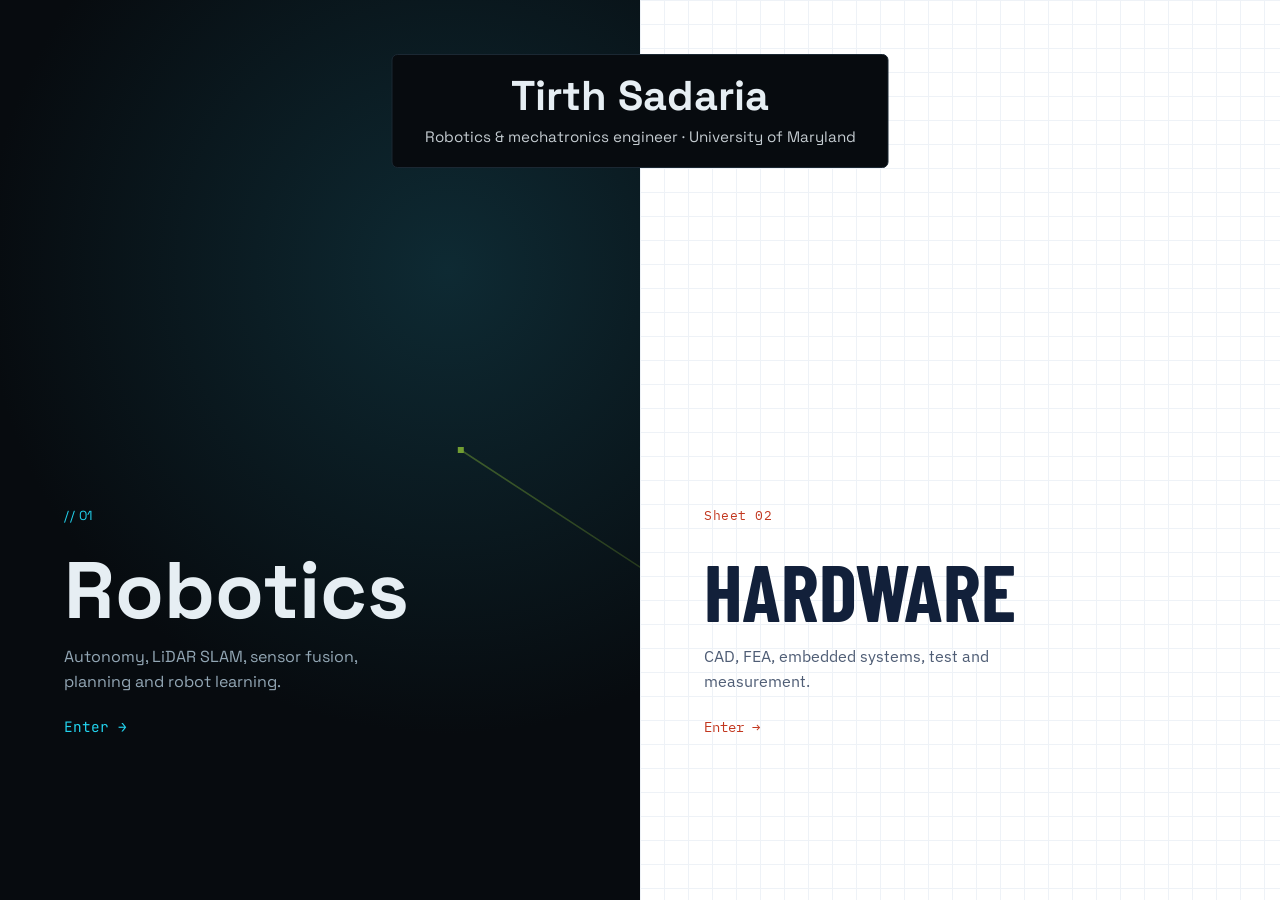
==== index.html @ b054f1eb "Launch robotics and hardware portfolio site Co-Authored-By: Claude Opus 5.5 (1M context) <noreply@an" ====
<!doctype html>
<html lang="en"><head><meta charset="utf-8"><meta name="viewport" content="width=device-width,initial-scale=1">
<title>Tirth Sadaria · Robotics &amp; Hardware Portfolio</title><meta name="description" content="Portfolio of Tirth Sadaria, robotics and mechatronics engineer.">
<meta property="og:title" content="Tirth Sadaria · Robotics &amp; Hardware Portfolio"><meta property="og:description" content="Portfolio of Tirth Sadaria, robotics and mechatronics engineer.">
<link rel="preconnect" href="https://fonts.googleapis.com"><link rel="preconnect" href="https://fonts.gstatic.com" crossorigin><link href="https://fonts.googleapis.com/css2?family=Space+Grotesk:wght@400;500;700&family=JetBrains+Mono:wght@400;500&family=Barlow+Condensed:wght@500;600;700&family=IBM+Plex+Sans:wght@400;500;600&family=IBM+Plex+Mono:wght@400;500&display=swap" rel="stylesheet"><link rel="stylesheet" href="assets/site.css"></head>
<body class="t-l"><main class="split"><a class="half half-r" href="robotics/index.html"><canvas id="lidar" aria-hidden="true"></canvas><span class="eyebrow">// 01</span><h2>Robotics</h2><p>Autonomy, LiDAR SLAM, sensor fusion, planning and robot learning.</p><span class="go">Enter →</span></a>
<a class="half half-h" href="hardware/index.html"><span class="eyebrow">Sheet 02</span><h2>Hardware</h2><p>CAD, FEA, embedded systems, test and measurement.</p><span class="go">Enter →</span></a>
<div class="split-name"><h1>Tirth Sadaria</h1><p>Robotics & mechatronics engineer · University of Maryland</p></div></main><script src="assets/lidar.js"></script><script src="assets/motion.js" defer></script></body></html>
---- assets/site.css ----
*,*::before,*::after{box-sizing:border-box}
html{scroll-behavior:smooth}
body{margin:0;line-height:1.6;-webkit-font-smoothing:antialiased;background:var(--bg);color:var(--fg);font-family:var(--body)}
img{max-width:100%;display:block}
a{color:inherit}
:focus-visible{outline:2px solid var(--accent);outline-offset:3px}
/* themes */
.t-r{--bg:#070B0F;--panel:#0E151C;--line:#1B2833;--fg:#E6EEF3;--muted:#93A7B5;--accent:#22D3EE;--accent2:#B6F23C;--on-accent:#04141A;--head:'Space Grotesk',system-ui,sans-serif;--body:'Space Grotesk',system-ui,sans-serif;--mono:'JetBrains Mono',ui-monospace,monospace;--radius:6px}
.t-h{--bg:#FFFFFF;--panel:#F5F7FA;--line:#C9D1DC;--fg:#12203A;--muted:#4F5D75;--accent:#C2371F;--accent2:#123466;--on-accent:#fff;--head:'Barlow Condensed',system-ui,sans-serif;--body:'IBM Plex Sans',system-ui,sans-serif;--mono:'IBM Plex Mono',ui-monospace,monospace;--radius:0px}
.t-h body,.t-h{background-image:linear-gradient(#EEF2F7 1px,transparent 1px),linear-gradient(90deg,#EEF2F7 1px,transparent 1px);background-size:24px 24px}
.t-l{--bg:#070B0F;--fg:#E6EEF3;--body:'Space Grotesk',system-ui,sans-serif;--accent:#22D3EE}
/* nav */
.nav{position:sticky;top:0;z-index:10;display:flex;justify-content:space-between;align-items:center;gap:16px;padding:14px clamp(16px,4vw,48px);background:color-mix(in srgb,var(--bg) 88%,transparent);backdrop-filter:blur(8px);border-bottom:1px solid var(--line);flex-wrap:wrap}
.brand{font-family:var(--head);font-weight:700;text-decoration:none;font-size:1.1rem;letter-spacing:.02em}
.t-h .brand{text-transform:uppercase;font-size:1.3rem}
.nav nav{display:flex;gap:18px;flex-wrap:wrap;font-family:var(--mono);font-size:.82rem}
.nav nav a{text-decoration:none;color:var(--muted)}
.nav nav a:hover{color:var(--accent)}
.nav .switch{color:var(--accent)!important}
main{max-width:1180px;margin:0 auto;padding:0 clamp(16px,4vw,48px)}
.eyebrow{font-family:var(--mono);font-size:.82rem;color:var(--accent);letter-spacing:.04em;margin:0 0 14px}
h1,h2,h3,h4{font-family:var(--head);line-height:1.1;margin:0}
.t-h h1,.t-h h2,.t-h h3{text-transform:uppercase;letter-spacing:.01em}
.lede{font-size:1.15rem;color:var(--muted);max-width:62ch}
/* hero */
.hero{position:relative;min-height:78vh;display:flex;align-items:center;gap:40px;padding:64px 0;flex-wrap:wrap}
.hero h1{font-size:clamp(2.6rem,7vw,5rem);margin-bottom:20px}
.hero-in{position:relative;z-index:1;flex:1 1 480px}
#lidar{position:absolute;inset:0;width:100%;height:100%;opacity:.8}
.hero-cta{display:flex;gap:12px;flex-wrap:wrap;margin-top:28px}
.btn{display:inline-block;padding:11px 20px;border-radius:var(--radius);background:var(--accent);color:var(--on-accent);text-decoration:none;font-family:var(--mono);font-size:.85rem;font-weight:500;border:1px solid var(--accent);overflow-wrap:anywhere}
.btn.ghost{background:transparent;color:var(--fg);border-color:var(--line)}
.btn.ghost:hover{border-color:var(--accent);color:var(--accent)}
.titleblock{flex:0 1 380px;border-collapse:collapse;font-family:var(--mono);font-size:.78rem;background:#fff;border:2px solid var(--fg)}
.titleblock th,.titleblock td{border:1px solid var(--fg);padding:8px 10px;text-align:left;vertical-align:top}
.titleblock th{font-weight:500;color:var(--muted);text-transform:uppercase;font-size:.68rem;width:1%;white-space:nowrap}
/* sections */
.sec{padding:72px 0;border-top:1px solid var(--line)}
.sec-h{font-size:clamp(1.8rem,4vw,2.6rem);margin-bottom:36px;display:flex;align-items:baseline;gap:14px}
.sec-h span{font-family:var(--mono);font-size:.85rem;color:var(--accent);font-weight:400}
.sub-h{font-size:1.4rem;margin:56px 0 20px}
.grid{display:grid;grid-template-columns:repeat(auto-fill,minmax(min(100%,340px),1fr));gap:20px}
.card{display:flex;flex-direction:column;gap:10px;padding:22px;background:var(--panel);border:1px solid var(--line);border-radius:var(--radius);text-decoration:none;transition:border-color .2s,transform .2s}
.card:hover{border-color:var(--accent);transform:translateY(-2px)}
.card h3{font-size:1.45rem}
.card p{margin:0;color:var(--muted);font-size:.95rem}
.card-media{display:block;aspect-ratio:16/9;margin:-22px -22px 6px;background:var(--line);overflow:hidden;border-radius:var(--radius) var(--radius) 0 0}
.card-media img{width:100%;height:100%;object-fit:cover}
.card-kicker{font-family:var(--mono);font-size:.74rem;color:var(--accent);text-transform:uppercase;letter-spacing:.06em}
.card-foot{margin-top:auto;display:flex;justify-content:space-between;gap:8px;font-family:var(--mono);font-size:.76rem;color:var(--muted);padding-top:10px}
.card-foot i{font-style:normal;color:var(--accent)}
.metrics{list-style:none;padding:0;margin:4px 0;display:flex;flex-wrap:wrap;gap:8px 18px}
.metrics li{display:flex;flex-direction:column}
.metrics b{font-family:var(--mono);font-size:.95rem;color:var(--accent2)}
.metrics span{font-size:.72rem;color:var(--muted);text-transform:uppercase;letter-spacing:.05em}
.metrics.big{border-top:1px solid var(--line);border-bottom:1px solid var(--line);padding:20px 0;margin:32px 0;gap:16px 40px}
.metrics.big b{font-size:1.5rem}
.mini-grid{list-style:none;padding:0;margin:0;display:grid;grid-template-columns:repeat(auto-fill,minmax(min(100%,300px),1fr));gap:16px}
.mini-grid li{padding:18px;border:1px dashed var(--line);border-radius:var(--radius)}
.mini-grid h4{font-size:1.15rem;margin:6px 0}
.mini-grid p{margin:0 0 8px;color:var(--muted);font-size:.9rem}
.mini-grid a{font-family:var(--mono);font-size:.78rem;color:var(--accent);margin-right:14px}
.timeline{list-style:none;padding:0;margin:0}
.timeline li{display:grid;grid-template-columns:170px 1fr;gap:20px;padding:18px 0;border-bottom:1px solid var(--line)}
.when{font-family:var(--mono);font-size:.82rem;color:var(--accent)}
.timeline h4{font-size:1.2rem}
.org{color:var(--muted);font-size:.92rem}
.timeline p{margin:6px 0 0;color:var(--muted)}
.stack{display:grid;gap:0}
.stack-row{display:grid;grid-template-columns:170px 1fr;gap:20px;padding:14px 0;border-bottom:1px solid var(--line)}
.stack-row span{font-family:var(--mono);color:var(--accent2);font-size:.85rem}
.stack-row p{margin:0}
.process{list-style:none;padding:0;margin:0;display:grid;grid-template-columns:repeat(auto-fit,minmax(min(100%,230px),1fr));border:2px solid var(--fg)}
.process li{padding:22px;border-right:1px solid var(--line);background:#fff}
.process li:last-child{border-right:0}
.step-n{font-family:var(--mono);color:var(--accent);font-size:.85rem}
.process h4{font-size:1.6rem;margin:6px 0 8px;text-transform:uppercase}
.process p{margin:0;color:var(--muted);font-size:.93rem}
.contact-links{display:flex;flex-wrap:wrap;gap:12px;margin-top:20px}
.foot{display:flex;justify-content:space-between;gap:12px;flex-wrap:wrap;padding:28px clamp(16px,4vw,48px);border-top:1px solid var(--line);font-family:var(--mono);font-size:.78rem;color:var(--muted)}
/* project page */
.p-main{max-width:860px;padding-top:56px}
.p-main h1{font-size:clamp(2.2rem,6vw,3.6rem);margin-bottom:16px}
.p-meta{font-family:var(--mono);font-size:.82rem;color:var(--muted)}
.p-hero-media{position:relative;display:block;aspect-ratio:16/9;background:var(--panel);border:1px solid var(--line);border-radius:var(--radius);overflow:hidden;margin-top:28px}
.p-hero-media img{width:100%;height:100%;object-fit:cover}
.play{position:absolute;inset:0;margin:auto;width:64px;height:64px;border-radius:50%;background:var(--accent);color:var(--on-accent);display:grid;place-items:center;font-size:1.4rem}
.p-sec{margin:40px 0}
.p-sec h2{font-size:1.5rem;margin-bottom:12px;color:var(--accent)}
.p-sec p,.steps li,.results li{font-size:1.05rem}
.steps,.results{padding-left:1.3em}
.steps li,.results li{margin-bottom:10px}
.tags{list-style:none;padding:0;display:flex;flex-wrap:wrap;gap:8px}
.tags li{font-family:var(--mono);font-size:.8rem;padding:5px 10px;border:1px solid var(--line);border-radius:var(--radius)}
.credit{font-size:.88rem;color:var(--muted)}
.p-links{display:flex;gap:12px;flex-wrap:wrap;margin:24px 0 40px}
.vids{display:grid;grid-template-columns:repeat(auto-fill,minmax(min(100%,190px),1fr));gap:14px}
.vid{text-decoration:none;font-size:.85rem}
.vid-img{position:relative;display:block;aspect-ratio:16/9;background:var(--panel);border:1px solid var(--line);border-radius:var(--radius);overflow:hidden}
.vid-img img{width:100%;height:100%;object-fit:cover}
.vid .play{width:36px;height:36px;font-size:.8rem}
.vid-cap{display:block;margin-top:6px;color:var(--muted)}
.p-next{border-top:1px solid var(--line);padding:48px 0}
.p-next h2{margin-bottom:20px}
/* landing */
.split{max-width:none;padding:0;min-height:100vh;display:grid;grid-template-columns:1fr 1fr;position:relative}
.half{display:flex;flex-direction:column;justify-content:flex-end;padding:clamp(24px,5vw,64px);padding-bottom:18vh;text-decoration:none;min-height:50vh;transition:filter .25s}
.half h2{font-size:clamp(2.6rem,7vw,5rem);margin:6px 0 10px}
.half p{max-width:34ch;margin:0 0 20px}
.half .go{font-family:'JetBrains Mono',monospace;font-size:.9rem}
.half-r{background:#070B0F radial-gradient(circle at 70% 30%,#0E2A33,transparent 60%);color:#E6EEF3;font-family:'Space Grotesk',sans-serif}
.half-r .eyebrow,.half-r .go{color:#22D3EE}.half-r p{color:#93A7B5}
.half-h{background:#fff;color:#12203A;font-family:'IBM Plex Sans',sans-serif;background-image:linear-gradient(#EEF2F7 1px,transparent 1px),linear-gradient(90deg,#EEF2F7 1px,transparent 1px);background-size:24px 24px}
.half-h h2{font-family:'Barlow Condensed',sans-serif;text-transform:uppercase}
.half-h .eyebrow,.half-h .go{color:#C2371F;font-family:'IBM Plex Mono',monospace}.half-h p{color:#4F5D75}
.half:hover{filter:brightness(1.08)}
.split-name{position:absolute;top:clamp(24px,6vh,64px);left:50%;transform:translateX(-50%);text-align:center;pointer-events:none;color:#E6EEF3;background:#070B0F;border:1px solid #1B2833;padding:18px 32px;border-radius:6px;width:max-content;max-width:calc(100% - 32px)}
.split-name h1{font-size:clamp(1.6rem,4vw,2.6rem);font-family:'Space Grotesk',sans-serif}
.split-name p{margin:6px 0 0;font-size:.95rem;opacity:.85}
.split-name a{pointer-events:auto}
@media (max-width:720px){
 .split{grid-template-columns:1fr}
 .split-name{position:static;transform:none;width:auto;max-width:none;border:0;border-radius:0;padding:40px 16px 8px}
 .half{min-height:42vh;padding-bottom:40px}
 .timeline li,.stack-row{grid-template-columns:1fr;gap:4px}
 .hero{min-height:auto}
 .process li{border-right:0;border-bottom:1px solid var(--line)}
}
@media (prefers-reduced-motion:reduce){html{scroll-behavior:auto}.card{transition:none}}
/* ---- motion & media ---- */
.js .rv{opacity:0;transform:translateY(18px);transition:opacity .6s ease,transform .6s ease}
.js .rv.in{opacity:1;transform:none}
.card.rv.in:hover{transform:translateY(-3px)}
.card-media{position:relative}
.card-media video,.p-hero-media video,.feed video,.g-item video{width:100%;height:100%;object-fit:cover;display:block;background:#000}
.live{position:absolute;top:10px;left:10px;font-family:'JetBrains Mono',monospace;font-size:.68rem;letter-spacing:.08em;color:#fff;background:rgba(0,0,0,.6);padding:3px 8px;border-radius:3px}
.live,.feed-top i{animation:blink 1.6s steps(2,start) infinite}
@keyframes blink{50%{opacity:.35}}
.play.sm{width:44px;height:44px;font-size:1rem}
.card:hover .play{transform:scale(1.1)}
.play{transition:transform .2s;box-shadow:0 0 0 8px color-mix(in srgb,var(--accent) 25%,transparent)}
.lyt{all:unset;cursor:pointer;position:relative;display:block;width:100%;aspect-ratio:16/9;background:var(--panel);border:1px solid var(--line);border-radius:var(--radius);overflow:hidden}
.lyt img{width:100%;height:100%;object-fit:cover;transition:transform .4s}
.lyt:hover img{transform:scale(1.04)}
.lyt:hover .play{transform:scale(1.12)}
.lyt:focus-visible{outline:2px solid var(--accent);outline-offset:3px}
.lyt-frame{width:100%;aspect-ratio:16/9;border:0;border-radius:var(--radius);display:block}
.p-hero-media{border:0;background:none;aspect-ratio:auto}
.p-hero-media.hud{position:relative;aspect-ratio:16/10;border:1px solid var(--line)}
.vid{margin:0}
.gallery{display:grid;grid-template-columns:repeat(auto-fill,minmax(min(100%,360px),1fr));gap:16px}
.g-item{margin:0}
.g-item video,.g-item img{aspect-ratio:16/10;object-fit:cover;width:100%;border:1px solid var(--line);border-radius:var(--radius);background:#fff}
.g-item figcaption{font-size:.85rem;color:var(--muted);margin-top:6px}
/* robotics hero feed */
.feed{position:relative;z-index:1;flex:0 1 440px;display:block;text-decoration:none;border:1px solid #22D3EE55;border-radius:6px;overflow:hidden;background:#000;box-shadow:0 0 60px #22D3EE22}
.feed video{aspect-ratio:16/10}
.feed::before,.feed::after{content:"";position:absolute;width:18px;height:18px;border:2px solid #B6F23C;z-index:2}
.feed::before{top:36px;left:8px;border-right:0;border-bottom:0}
.feed::after{bottom:36px;right:8px;border-left:0;border-top:0}
.feed-top,.feed-bot{display:flex;gap:10px;justify-content:space-between;font-family:'JetBrains Mono',monospace;font-size:.7rem;letter-spacing:.06em;color:#93A7B5;background:#0E151C;padding:7px 12px}
.feed-top i{font-style:normal;color:#ff4d4d}
.feed-bot b{color:#22D3EE}
.feed:hover{border-color:#22D3EE}
.eyebrow.typing::after{content:"▌";animation:blink .8s steps(2,start) infinite}
/* hardware hero blueprint */
.hw-side{flex:0 1 400px;display:flex;flex-direction:column;gap:16px;position:relative;z-index:1}
.bp{width:100%;height:auto;overflow:visible}
.bp-draw *{fill:none;stroke:#123466;stroke-width:1.4;stroke-dasharray:800;stroke-dashoffset:800;animation:draw 2.6s ease forwards}
.bp-draw path{stroke-width:1.1;animation-delay:.8s}
.bp-draw{transform-origin:160px 150px;animation:spin 60s linear 3.4s infinite}
.bp-dim *{stroke:#C2371F;stroke-width:1;fill:none;opacity:0;animation:fade .6s ease 2.4s forwards}
.bp-dim text,.bp-load text{fill:#C2371F;stroke:none;font-family:'IBM Plex Mono',monospace;font-size:10px;text-anchor:middle}
.bp-dim text[x="312"]{text-anchor:start}
.bp-load *{stroke:#C2371F;stroke-width:2;fill:none;animation:push 1.8s ease-in-out 3s infinite}
@keyframes draw{to{stroke-dashoffset:0}}
@keyframes spin{to{transform:rotate(360deg)}}
@keyframes fade{to{opacity:1}}
@keyframes push{50%{transform:translateY(6px)}}
.half-r{position:relative;overflow:hidden}
.half-r #lidar{position:absolute;inset:0;width:100%;height:100%;opacity:.6}
.half-r>*:not(canvas){position:relative}
@media (prefers-reduced-motion:reduce){.js .rv{opacity:1;transform:none;transition:none}.bp-draw *,.bp-dim *{animation:none;stroke-dashoffset:0;opacity:1}.bp-draw,.bp-load *,.live,.feed-top i{animation:none}}
.g-item video,.g-item img{height:auto}
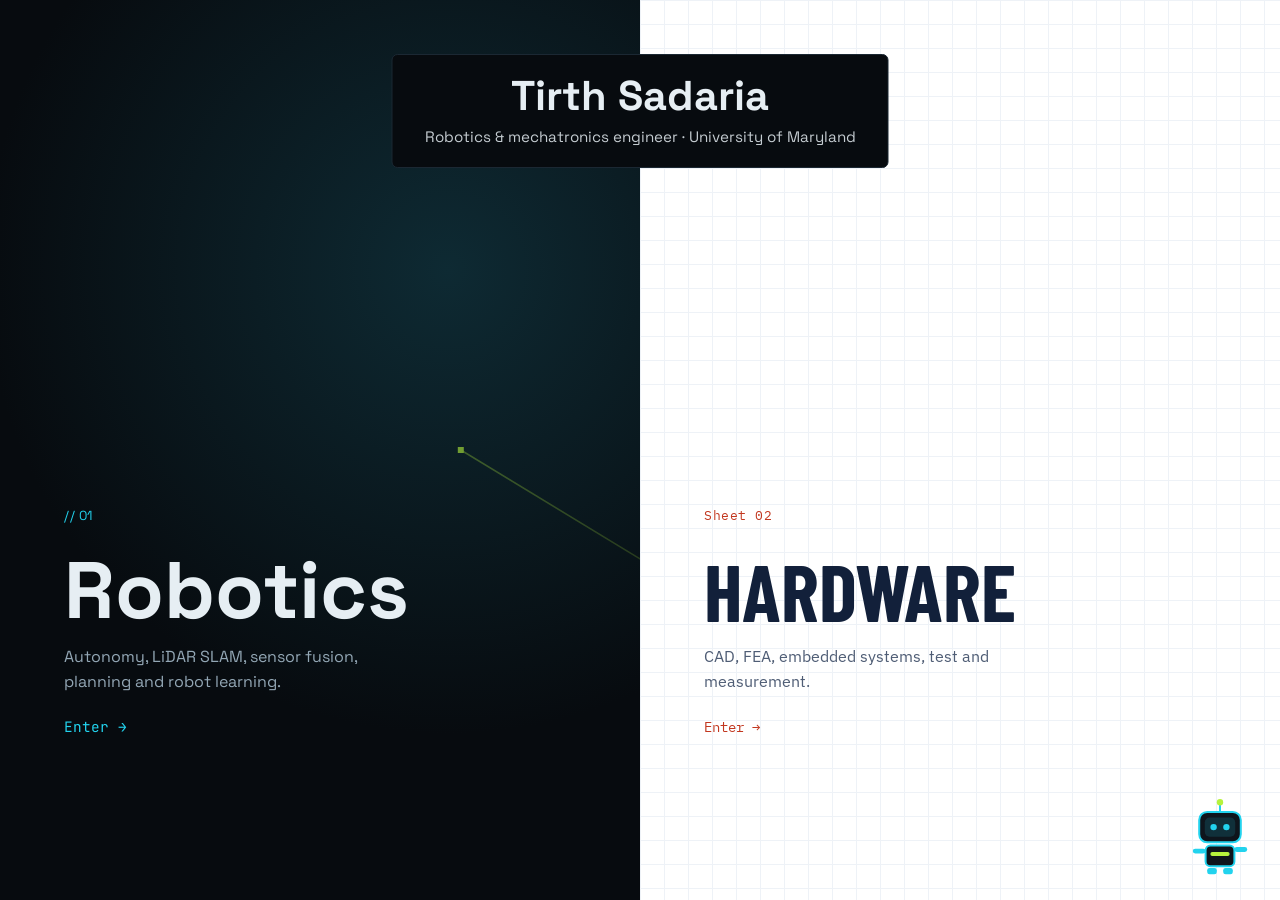
==== commit b842c225: "Add uploading robot and build-queue tile Co-Authored-By: Claude Opus 5.5 (1M context) <noreply@anthr" ====
--- a/index.html
+++ b/index.html
@@ -5,4 +5,5 @@
 <link rel="preconnect" href="https://fonts.googleapis.com"><link rel="preconnect" href="https://fonts.gstatic.com" crossorigin><link href="https://fonts.googleapis.com/css2?family=Space+Grotesk:wght@400;500;700&family=JetBrains+Mono:wght@400;500&family=Barlow+Condensed:wght@500;600;700&family=IBM+Plex+Sans:wght@400;500;600&family=IBM+Plex+Mono:wght@400;500&display=swap" rel="stylesheet"><link rel="stylesheet" href="assets/site.css"></head>
 <body class="t-l"><main class="split"><a class="half half-r" href="robotics/index.html"><canvas id="lidar" aria-hidden="true"></canvas><span class="eyebrow">// 01</span><h2>Robotics</h2><p>Autonomy, LiDAR SLAM, sensor fusion, planning and robot learning.</p><span class="go">Enter →</span></a>
 <a class="half half-h" href="hardware/index.html"><span class="eyebrow">Sheet 02</span><h2>Hardware</h2><p>CAD, FEA, embedded systems, test and measurement.</p><span class="go">Enter →</span></a>
-<div class="split-name"><h1>Tirth Sadaria</h1><p>Robotics & mechatronics engineer · University of Maryland</p></div></main><script src="assets/lidar.js"></script><script src="assets/motion.js" defer></script></body></html>+<div class="split-name"><h1>Tirth Sadaria</h1><p>Robotics & mechatronics engineer · University of Maryland</p></div></main><script src="assets/lidar.js"></script><aside class="bot" id="bot" aria-label="Site update"><div class="bot-bubble" role="status"><button class="bot-x" type="button" aria-label="Dismiss">×</button><span class="bot-t" data-text="Hi! I'm still uploading more projects. New videos and case studies are on the way, so check back soon."></span></div>
+<button class="bot-fig" type="button" aria-label="Show update message"><svg viewBox="0 0 80 96" aria-hidden="true"><line class="bot-ant" x1="40" y1="4" x2="40" y2="16"/><circle class="bot-led" cx="40" cy="4" r="4"/><rect class="bot-head" x="14" y="16" width="52" height="38" rx="10"/><rect class="bot-face" x="21" y="23" width="38" height="24" rx="6"/><g class="bot-eyes"><circle cx="32" cy="35" r="4"/><circle cx="48" cy="35" r="4"/></g><rect class="bot-body" x="22" y="58" width="36" height="26" rx="6"/><rect class="bot-bar" x="28" y="66" width="24" height="5" rx="2.5"/><rect class="bot-fill" x="28" y="66" width="24" height="5" rx="2.5"/><g class="bot-arm"><rect x="58" y="60" width="16" height="6" rx="3"/></g><rect class="bot-arm-l" x="6" y="62" width="16" height="6" rx="3"/><rect class="bot-wheel" x="24" y="86" width="12" height="8" rx="3"/><rect class="bot-wheel" x="44" y="86" width="12" height="8" rx="3"/></svg></button></aside><script src="assets/motion.js" defer></script></body></html>
--- a/assets/site.css
+++ b/assets/site.css
@@ -182,3 +182,38 @@
 .half-r>*:not(canvas){position:relative}
 @media (prefers-reduced-motion:reduce){.js .rv{opacity:1;transform:none;transition:none}.bp-draw *,.bp-dim *{animation:none;stroke-dashoffset:0;opacity:1}.bp-draw,.bp-load *,.live,.feed-top i{animation:none}}
 .g-item video,.g-item img{height:auto}
+/* ---- uploading robot ---- */
+.bot{position:fixed;right:clamp(12px,3vw,28px);bottom:clamp(12px,3vw,24px);z-index:50;display:flex;align-items:flex-end;gap:10px;font-family:'JetBrains Mono',ui-monospace,monospace;--bot:#22D3EE;--bot2:#B6F23C;--botbg:#0E151C;--botfg:#E6EEF3;--botline:#1B2833}
+.t-h .bot{--bot:#C2371F;--bot2:#123466;--botbg:#fff;--botfg:#12203A;--botline:#12203A;font-family:'IBM Plex Mono',ui-monospace,monospace}
+.bot-bubble{position:relative;max-width:min(260px,calc(100vw - 120px));background:var(--botbg);color:var(--botfg);border:1px solid var(--botline);border-radius:10px;padding:12px 30px 12px 14px;font-size:.78rem;line-height:1.5;box-shadow:0 8px 30px rgba(0,0,0,.25);margin-bottom:46px;opacity:0;transform:translateY(8px) scale(.96);transform-origin:bottom right;transition:opacity .35s,transform .35s;pointer-events:none}
+.bot.open .bot-bubble{opacity:1;transform:none;pointer-events:auto}
+.bot-bubble::after{content:"";position:absolute;right:-7px;bottom:16px;width:12px;height:12px;background:var(--botbg);border-right:1px solid var(--botline);border-top:1px solid var(--botline);transform:rotate(45deg)}
+.bot-t.typing::after{content:"▌";color:var(--bot);animation:blink .8s steps(2,start) infinite}
+.bot-x{all:unset;cursor:pointer;position:absolute;top:4px;right:8px;font-size:1rem;color:var(--botfg);opacity:.6}
+.bot-x:hover{opacity:1}
+.bot-fig{all:unset;cursor:pointer;width:64px;height:77px;display:block;animation:hover 3s ease-in-out infinite}
+.bot-fig:focus-visible,.bot-x:focus-visible{outline:2px solid var(--bot);outline-offset:3px;border-radius:6px}
+.bot-fig svg{width:100%;height:100%;overflow:visible}
+.bot-head,.bot-body{fill:var(--botbg);stroke:var(--bot);stroke-width:2.5}
+.bot-face{fill:var(--bot);opacity:.15}
+.bot-eyes circle{fill:var(--bot);transform-box:fill-box;transform-origin:center;animation:eyes 4s infinite}
+.bot-ant{stroke:var(--bot);stroke-width:2.5}
+.bot-led{fill:var(--bot2);animation:blink 1.2s steps(2,start) infinite}
+.bot-bar{fill:var(--bot);opacity:.2}
+.bot-fill{fill:var(--bot2);transform-box:fill-box;transform-origin:left;animation:fill 2.4s ease-in-out infinite}
+.bot-arm rect,.bot-arm-l,.bot-wheel{fill:var(--bot)}
+.bot-arm{transform-box:fill-box;transform-origin:0% 50%;animation:wave 2.4s ease-in-out infinite}
+@keyframes hover{50%{transform:translateY(-5px)}}
+@keyframes eyes{0%,92%,100%{transform:scaleY(1)}95%{transform:scaleY(.1)}}
+@keyframes fill{0%{transform:scaleX(.05)}70%{transform:scaleX(1)}100%{transform:scaleX(1);opacity:0}}
+@keyframes wave{0%,60%,100%{transform:rotate(0)}15%{transform:rotate(-35deg)}30%{transform:rotate(10deg)}45%{transform:rotate(-35deg)}}
+/* build-queue tile */
+.pipe{border-style:dashed;cursor:default}
+.pipe:hover{transform:none}
+.pipe-bar{height:6px;border-radius:3px;background:var(--line);overflow:hidden;margin:8px 0 2px}
+.pipe-bar i{display:block;height:100%;width:40%;background:linear-gradient(90deg,var(--accent),var(--accent2));border-radius:3px;animation:slide 1.8s ease-in-out infinite}
+@keyframes slide{0%{transform:translateX(-100%)}100%{transform:translateX(260%)}}
+.pipe-dots::after{content:"";animation:dots 1.5s steps(4,end) infinite}
+@keyframes dots{0%{content:""}25%{content:"."}50%{content:".."}75%{content:"..."}}
+@media (max-width:520px){.bot-fig{width:52px;height:62px}.bot-bubble{margin-bottom:38px;font-size:.74rem}}
+@media (prefers-reduced-motion:reduce){.bot-fig,.bot-eyes circle,.bot-led,.bot-fill,.bot-arm,.pipe-bar i{animation:none}}
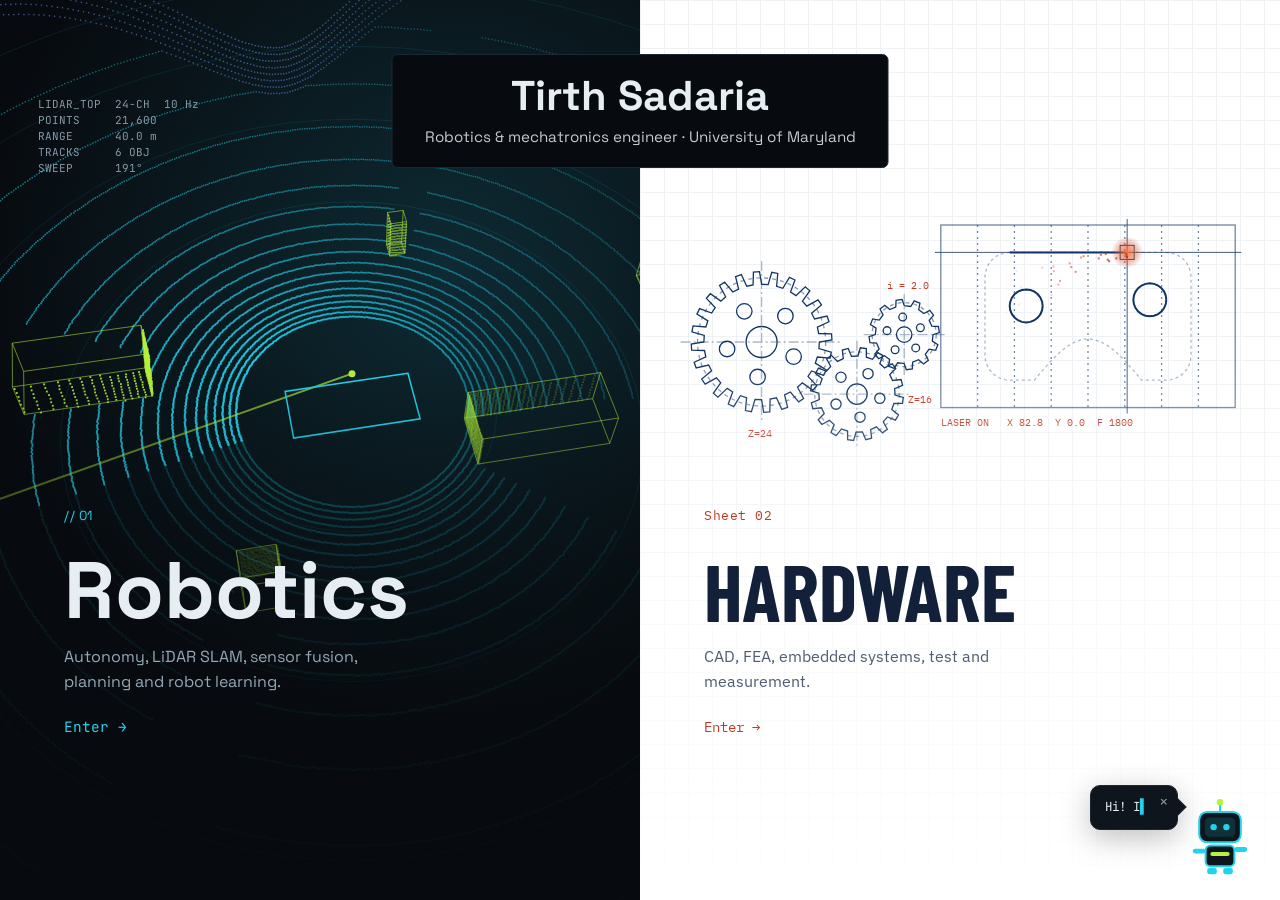
==== commit 7fddaea4: "Landing: 3D LiDAR scan and gear/laser-cutter animations Co-Authored-By: Claude Opus 5.5 (1M context)" ====
--- a/index.html
+++ b/index.html
@@ -3,7 +3,7 @@
 <title>Tirth Sadaria · Robotics &amp; Hardware Portfolio</title><meta name="description" content="Portfolio of Tirth Sadaria, robotics and mechatronics engineer.">
 <meta property="og:title" content="Tirth Sadaria · Robotics &amp; Hardware Portfolio"><meta property="og:description" content="Portfolio of Tirth Sadaria, robotics and mechatronics engineer.">
 <link rel="preconnect" href="https://fonts.googleapis.com"><link rel="preconnect" href="https://fonts.gstatic.com" crossorigin><link href="https://fonts.googleapis.com/css2?family=Space+Grotesk:wght@400;500;700&family=JetBrains+Mono:wght@400;500&family=Barlow+Condensed:wght@500;600;700&family=IBM+Plex+Sans:wght@400;500;600&family=IBM+Plex+Mono:wght@400;500&display=swap" rel="stylesheet"><link rel="stylesheet" href="assets/site.css"></head>
-<body class="t-l"><main class="split"><a class="half half-r" href="robotics/index.html"><canvas id="lidar" aria-hidden="true"></canvas><span class="eyebrow">// 01</span><h2>Robotics</h2><p>Autonomy, LiDAR SLAM, sensor fusion, planning and robot learning.</p><span class="go">Enter →</span></a>
-<a class="half half-h" href="hardware/index.html"><span class="eyebrow">Sheet 02</span><h2>Hardware</h2><p>CAD, FEA, embedded systems, test and measurement.</p><span class="go">Enter →</span></a>
-<div class="split-name"><h1>Tirth Sadaria</h1><p>Robotics & mechatronics engineer · University of Maryland</p></div></main><script src="assets/lidar.js"></script><aside class="bot" id="bot" aria-label="Site update"><div class="bot-bubble" role="status"><button class="bot-x" type="button" aria-label="Dismiss">×</button><span class="bot-t" data-text="Hi! I'm still uploading more projects. New videos and case studies are on the way, so check back soon."></span></div>
+<body class="t-l"><main class="split"><a class="half half-r" href="robotics/index.html"><canvas id="scan" class="anim" aria-hidden="true"></canvas><span class="eyebrow">// 01</span><h2>Robotics</h2><p>Autonomy, LiDAR SLAM, sensor fusion, planning and robot learning.</p><span class="go">Enter →</span></a>
+<a class="half half-h" href="hardware/index.html"><canvas id="shop" class="anim" aria-hidden="true"></canvas><span class="eyebrow">Sheet 02</span><h2>Hardware</h2><p>CAD, FEA, embedded systems, test and measurement.</p><span class="go">Enter →</span></a>
+<div class="split-name"><h1>Tirth Sadaria</h1><p>Robotics & mechatronics engineer · University of Maryland</p></div></main><script src="assets/landing.js"></script><aside class="bot" id="bot" aria-label="Site update"><div class="bot-bubble" role="status"><button class="bot-x" type="button" aria-label="Dismiss">×</button><span class="bot-t" data-text="Hi! I'm still uploading more projects. New videos and case studies are on the way, so check back soon."></span></div>
 <button class="bot-fig" type="button" aria-label="Show update message"><svg viewBox="0 0 80 96" aria-hidden="true"><line class="bot-ant" x1="40" y1="4" x2="40" y2="16"/><circle class="bot-led" cx="40" cy="4" r="4"/><rect class="bot-head" x="14" y="16" width="52" height="38" rx="10"/><rect class="bot-face" x="21" y="23" width="38" height="24" rx="6"/><g class="bot-eyes"><circle cx="32" cy="35" r="4"/><circle cx="48" cy="35" r="4"/></g><rect class="bot-body" x="22" y="58" width="36" height="26" rx="6"/><rect class="bot-bar" x="28" y="66" width="24" height="5" rx="2.5"/><rect class="bot-fill" x="28" y="66" width="24" height="5" rx="2.5"/><g class="bot-arm"><rect x="58" y="60" width="16" height="6" rx="3"/></g><rect class="bot-arm-l" x="6" y="62" width="16" height="6" rx="3"/><rect class="bot-wheel" x="24" y="86" width="12" height="8" rx="3"/><rect class="bot-wheel" x="44" y="86" width="12" height="8" rx="3"/></svg></button></aside><script src="assets/motion.js" defer></script></body></html>
--- a/assets/site.css
+++ b/assets/site.css
@@ -217,3 +217,9 @@
 @keyframes dots{0%{content:""}25%{content:"."}50%{content:".."}75%{content:"..."}}
 @media (max-width:520px){.bot-fig{width:52px;height:62px}.bot-bubble{margin-bottom:38px;font-size:.74rem}}
 @media (prefers-reduced-motion:reduce){.bot-fig,.bot-eyes circle,.bot-led,.bot-fill,.bot-arm,.pipe-bar i{animation:none}}
+.half{position:relative;overflow:hidden}
+.half .anim{position:absolute;inset:0;width:100%;height:100%;pointer-events:none}
+.half>*:not(canvas){position:relative;z-index:1}
+.half-r::before{content:"";position:absolute;inset:0;z-index:1;pointer-events:none;background:linear-gradient(0deg,rgba(7,11,15,.9) 0%,rgba(7,11,15,.4) 35%,transparent 60%)}
+.half-h::before{content:"";position:absolute;inset:0;z-index:1;pointer-events:none;background:linear-gradient(0deg,rgba(255,255,255,.92) 0%,rgba(255,255,255,.5) 35%,transparent 60%)}
+@media (max-width:720px){.split-name{order:-1}}
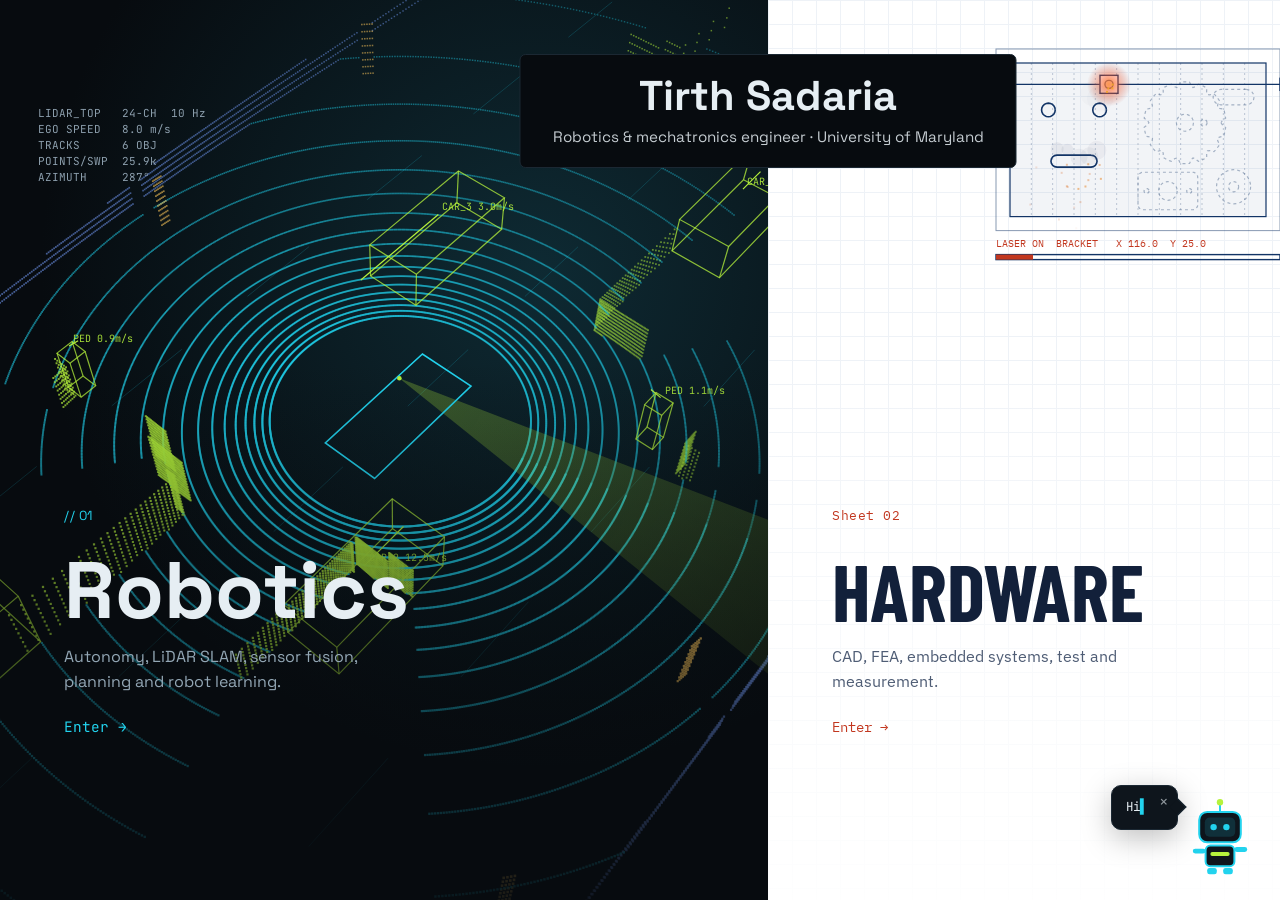
==== commit e9a686a3: "Bring landing-page motion into robotics, hardware and project pages Co-Authored-By: Claude Opus 5.5 " ====
--- a/index.html
+++ b/index.html
@@ -3,7 +3,7 @@
 <title>Tirth Sadaria · Robotics &amp; Hardware Portfolio</title><meta name="description" content="Portfolio of Tirth Sadaria, robotics and mechatronics engineer.">
 <meta property="og:title" content="Tirth Sadaria · Robotics &amp; Hardware Portfolio"><meta property="og:description" content="Portfolio of Tirth Sadaria, robotics and mechatronics engineer.">
 <link rel="preconnect" href="https://fonts.googleapis.com"><link rel="preconnect" href="https://fonts.gstatic.com" crossorigin><link href="https://fonts.googleapis.com/css2?family=Space+Grotesk:wght@400;500;700&family=JetBrains+Mono:wght@400;500&family=Barlow+Condensed:wght@500;600;700&family=IBM+Plex+Sans:wght@400;500;600&family=IBM+Plex+Mono:wght@400;500&display=swap" rel="stylesheet"><link rel="stylesheet" href="assets/site.css"></head>
-<body class="t-l"><main class="split"><a class="half half-r" href="robotics/index.html"><canvas id="scan" class="anim" aria-hidden="true"></canvas><span class="eyebrow">// 01</span><h2>Robotics</h2><p>Autonomy, LiDAR SLAM, sensor fusion, planning and robot learning.</p><span class="go">Enter →</span></a>
-<a class="half half-h" href="hardware/index.html"><canvas id="shop" class="anim" aria-hidden="true"></canvas><span class="eyebrow">Sheet 02</span><h2>Hardware</h2><p>CAD, FEA, embedded systems, test and measurement.</p><span class="go">Enter →</span></a>
-<div class="split-name"><h1>Tirth Sadaria</h1><p>Robotics & mechatronics engineer · University of Maryland</p></div></main><script src="assets/landing.js"></script><aside class="bot" id="bot" aria-label="Site update"><div class="bot-bubble" role="status"><button class="bot-x" type="button" aria-label="Dismiss">×</button><span class="bot-t" data-text="Hi! I'm still uploading more projects. New videos and case studies are on the way, so check back soon."></span></div>
+<body class="t-l"><main class="split"><a class="half half-r" href="robotics/index.html"><canvas id="scan" class="anim" data-scene="lidar" aria-hidden="true"></canvas><span class="eyebrow">// 01</span><h2>Robotics</h2><p>Autonomy, LiDAR SLAM, sensor fusion, planning and robot learning.</p><span class="go">Enter →</span></a>
+<a class="half half-h" href="hardware/index.html"><canvas id="shop" class="anim" data-scene="laser" aria-hidden="true"></canvas><span class="eyebrow">Sheet 02</span><h2>Hardware</h2><p>CAD, FEA, embedded systems, test and measurement.</p><span class="go">Enter →</span></a>
+<div class="split-name"><h1>Tirth Sadaria</h1><p>Robotics & mechatronics engineer · University of Maryland</p></div></main><script src="assets/scenes.js"></script><aside class="bot" id="bot" aria-label="Site update"><div class="bot-bubble" role="status"><button class="bot-x" type="button" aria-label="Dismiss">×</button><span class="bot-t" data-text="Hi! I'm still uploading more projects. New videos and case studies are on the way, so check back soon."></span></div>
 <button class="bot-fig" type="button" aria-label="Show update message"><svg viewBox="0 0 80 96" aria-hidden="true"><line class="bot-ant" x1="40" y1="4" x2="40" y2="16"/><circle class="bot-led" cx="40" cy="4" r="4"/><rect class="bot-head" x="14" y="16" width="52" height="38" rx="10"/><rect class="bot-face" x="21" y="23" width="38" height="24" rx="6"/><g class="bot-eyes"><circle cx="32" cy="35" r="4"/><circle cx="48" cy="35" r="4"/></g><rect class="bot-body" x="22" y="58" width="36" height="26" rx="6"/><rect class="bot-bar" x="28" y="66" width="24" height="5" rx="2.5"/><rect class="bot-fill" x="28" y="66" width="24" height="5" rx="2.5"/><g class="bot-arm"><rect x="58" y="60" width="16" height="6" rx="3"/></g><rect class="bot-arm-l" x="6" y="62" width="16" height="6" rx="3"/><rect class="bot-wheel" x="24" y="86" width="12" height="8" rx="3"/><rect class="bot-wheel" x="44" y="86" width="12" height="8" rx="3"/></svg></button></aside><script src="assets/motion.js" defer></script></body></html>
--- a/assets/site.css
+++ b/assets/site.css
@@ -223,3 +223,80 @@
 .half-r::before{content:"";position:absolute;inset:0;z-index:1;pointer-events:none;background:linear-gradient(0deg,rgba(7,11,15,.9) 0%,rgba(7,11,15,.4) 35%,transparent 60%)}
 .half-h::before{content:"";position:absolute;inset:0;z-index:1;pointer-events:none;background:linear-gradient(0deg,rgba(255,255,255,.92) 0%,rgba(255,255,255,.5) 35%,transparent 60%)}
 @media (max-width:720px){.split-name{order:-1}}
+.split{grid-template-columns:3fr 2fr}
+@media (max-width:720px){.split{grid-template-columns:1fr}.half-r{min-height:56vh}.half-h{min-height:40vh}}
+
+.split-name{left:60%}
+@media (max-width:720px){.split-name{left:auto}.half-h{min-height:64vh}}
+/* ===== v3: page-level motion ===== */
+.r-hero{overflow:hidden}
+.hero-scene{position:absolute;inset:0;width:100%;height:100%;opacity:.55;pointer-events:none;-webkit-mask-image:linear-gradient(90deg,transparent 18%,#000 55%);mask-image:linear-gradient(90deg,transparent 18%,#000 55%)}
+.r-hero .hero-in,.r-hero .feed{position:relative;z-index:1}
+.r-hero .hero-in{background:radial-gradient(ellipse at 20% 50%,rgba(7,11,15,.75),transparent 70%)}
+.cnc{position:relative;border:2px solid var(--fg);background:#fff;aspect-ratio:300/215}
+.cnc canvas{position:absolute;inset:0;width:100%;height:100%}
+.cnc-tag{position:absolute;top:-11px;left:12px;background:#fff;padding:0 8px;font-family:var(--mono);font-size:.68rem;color:var(--accent);letter-spacing:.06em;z-index:1}
+.hw-side{flex:0 1 440px}
+/* section headers: scan underline */
+.sec-h{position:relative;padding-bottom:12px}
+.sec-h::after{content:"";position:absolute;left:0;bottom:0;height:2px;width:100%;background:linear-gradient(90deg,var(--accent),var(--accent2) 30%,transparent 60%);transform:scaleX(0);transform-origin:left;transition:transform 1.1s cubic-bezier(.2,.7,.2,1) .2s}
+.sec-h.in::after{transform:scaleX(1)}
+.t-h .sec-h::after{background:repeating-linear-gradient(90deg,var(--fg) 0 14px,transparent 14px 20px);height:1px}
+/* cards: cursor spotlight + HUD corners / drawing ticks */
+.card{position:relative;overflow:hidden;--mx:50%;--my:50%}
+.card::before{content:"";position:absolute;inset:0;pointer-events:none;opacity:0;transition:opacity .3s;background:radial-gradient(360px circle at var(--mx) var(--my),color-mix(in srgb,var(--accent) 16%,transparent),transparent 60%)}
+.card:hover::before{opacity:1}
+.t-r .card::after{content:"";position:absolute;inset:8px;pointer-events:none;opacity:0;transition:opacity .25s,inset .25s;background:linear-gradient(#B6F23C,#B6F23C) top left/14px 2px,linear-gradient(#B6F23C,#B6F23C) top left/2px 14px,linear-gradient(#B6F23C,#B6F23C) top right/14px 2px,linear-gradient(#B6F23C,#B6F23C) top right/2px 14px,linear-gradient(#B6F23C,#B6F23C) bottom left/14px 2px,linear-gradient(#B6F23C,#B6F23C) bottom left/2px 14px,linear-gradient(#B6F23C,#B6F23C) bottom right/14px 2px,linear-gradient(#B6F23C,#B6F23C) bottom right/2px 14px;background-repeat:no-repeat}
+.t-r .card:hover::after{opacity:1;inset:4px}
+.t-h .card::after{content:attr(data-dim);position:absolute;right:10px;top:8px;font-family:var(--mono);font-size:.62rem;color:var(--accent);opacity:0;transition:opacity .25s}
+.t-h .card:hover{border-color:var(--fg);box-shadow:6px 6px 0 var(--fg)}
+.t-h .card:hover::after{opacity:1}
+.card>*{position:relative;z-index:1}
+/* timeline: drawn line + pulsing nodes */
+.timeline{position:relative;padding-left:22px!important}
+.timeline::before{content:"";position:absolute;left:4px;top:8px;bottom:8px;width:2px;background:linear-gradient(var(--accent),var(--accent2));transform:scaleY(0);transform-origin:top;transition:transform 1.4s ease}
+.timeline.in::before{transform:scaleY(1)}
+.timeline li{position:relative}
+.timeline li::before{content:"";position:absolute;left:-23px;top:24px;width:10px;height:10px;border-radius:50%;background:var(--bg);border:2px solid var(--accent);box-shadow:0 0 0 0 var(--accent);animation:pulse 2.6s infinite}
+.t-h .timeline li::before{border-radius:0;transform:rotate(45deg)}
+@keyframes pulse{0%{box-shadow:0 0 0 0 color-mix(in srgb,var(--accent) 60%,transparent)}70%,100%{box-shadow:0 0 0 10px transparent}}
+/* robotics stack as terminal */
+.term{background:#05080B;border:1px solid var(--line);border-radius:8px;padding:0 20px 14px;font-family:var(--mono)}
+.term-bar{display:flex;gap:7px;align-items:center;margin:0 -20px 6px;padding:10px 14px;border-bottom:1px solid var(--line);font-size:.75rem;color:var(--muted)}
+.term-bar i{width:10px;height:10px;border-radius:50%;background:#2a3a46}.term-bar i:first-child{background:#ff5f57}.term-bar i:nth-child(2){background:#febc2e}.term-bar i:nth-child(3){background:#28c840}
+.term-bar span{margin-left:10px}
+.term .stack-row{border-bottom:0;padding:5px 0;font-size:.88rem}
+.term .stack-row p{color:var(--fg)}
+.caret{display:inline-block;width:9px;height:1.1em;vertical-align:middle;background:var(--accent2);animation:blink 1s steps(2,start) infinite}
+/* hardware process: icons + running signal */
+.process{position:relative}
+.proc-run{position:absolute;top:0;left:0;height:3px;width:25%;background:var(--accent);animation:run 6s linear infinite;z-index:2}
+@keyframes run{0%{transform:translateX(-100%)}100%{transform:translateX(400%)}}
+.pi{width:54px;height:54px;display:block;margin-bottom:10px;fill:none;stroke:var(--accent2);stroke-width:2}
+.pi-cad g{transform-origin:30px 30px;animation:wob 6s ease-in-out infinite}
+@keyframes wob{50%{transform:rotate(30deg) scale(.92)}}
+.pi-fea rect{stroke:none;animation:heat 3s ease-in-out infinite alternate}
+.pi-mesh{stroke:#fff;stroke-width:.8;opacity:.7}
+.pi-bend{stroke:var(--accent);stroke-dasharray:4 3;animation:dash 1.5s linear infinite}
+@keyframes heat{from{filter:hue-rotate(0)}to{filter:hue-rotate(-25deg) saturate(1.4)}}
+.pi-pcb path{stroke-dasharray:10;animation:dash 1.2s linear infinite}
+.pi-led{fill:var(--accent);stroke:none;animation:blink 1s steps(2,start) infinite}
+.pi-wave{stroke:var(--accent);stroke-dasharray:60 200;animation:wave2 2s linear infinite}
+@keyframes dash{to{stroke-dashoffset:-20}}
+@keyframes wave2{from{stroke-dashoffset:200}to{stroke-dashoffset:-60}}
+.process li{transition:background .3s}
+.process li:hover{background:#F5F7FA}
+/* project header band */
+.p-head{position:relative;overflow:hidden;border-bottom:1px solid var(--line);min-height:360px;display:flex;align-items:center}
+.p-head canvas{position:absolute;inset:0;width:100%;height:100%;pointer-events:none}
+.t-r .p-head canvas{opacity:.75;-webkit-mask-image:linear-gradient(90deg,transparent 30%,#000 70%);mask-image:linear-gradient(90deg,transparent 30%,#000 70%)}
+.p-head-in{position:relative;z-index:1;max-width:860px;margin:0 auto;padding:56px clamp(16px,4vw,48px);width:100%}
+.p-head-in h1{font-size:clamp(2.2rem,6vw,3.6rem);margin-bottom:16px;max-width:16ch}
+.p-head-in .lede{max-width:52ch}
+.p-main{padding-top:24px}
+.readbar{position:fixed;top:0;left:0;height:3px;width:100%;background:linear-gradient(90deg,var(--accent),var(--accent2));transform:scaleX(0);transform-origin:left;z-index:60}
+@media (max-width:720px){.p-head canvas{opacity:.25}.t-r .p-head canvas{-webkit-mask-image:none;mask-image:none}}
+
+.hw-side .titleblock{flex:none}
+.t-h .p-head canvas{-webkit-mask-image:linear-gradient(90deg,transparent 52%,#000 72%);mask-image:linear-gradient(90deg,transparent 52%,#000 72%)}
+.t-h .p-head-in .lede,.t-h .p-head-in h1{max-width:min(560px,100%)}
